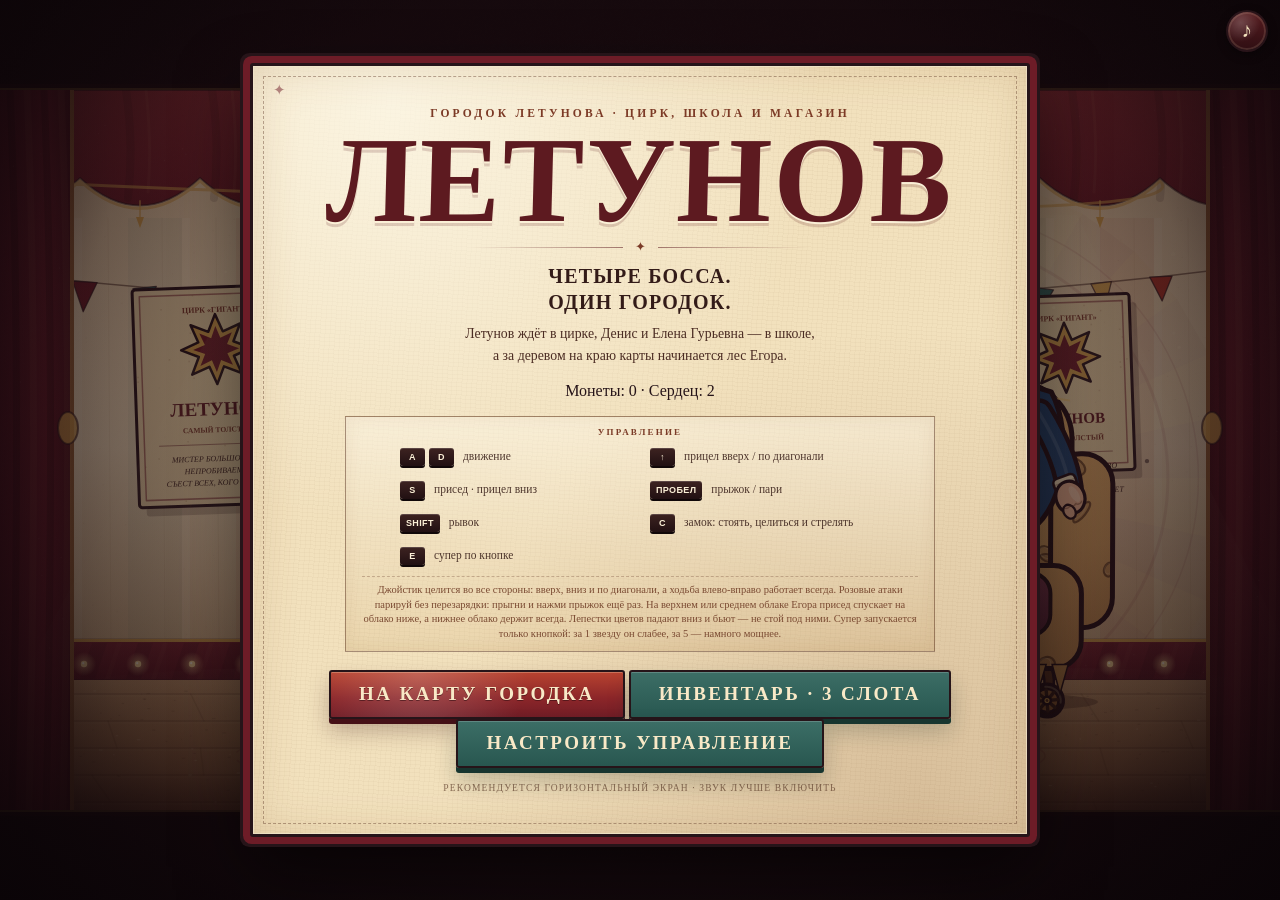
==== Cuphead/index1.html @ 0054844c "Add files via upload" ====
<!DOCTYPE html>
<html lang="ru">
<head>
  <meta charset="UTF-8">
  <meta name="viewport" content="width=device-width, initial-scale=1, maximum-scale=1, user-scalable=no, viewport-fit=cover">
  <meta name="theme-color" content="#140c10">
  <title>Летунов и Денис — цирк и школа</title>
  <meta name="description" content="Мультяшная карта городка, боссы Летунов, Денис, Елена Гурьевна и Егор, магазин баффов и оружия.">
  <meta name="mobile-web-app-capable" content="yes">
  <meta name="apple-mobile-web-app-capable" content="yes">
  <meta name="apple-mobile-web-app-status-bar-style" content="black-translucent">
  <meta name="apple-mobile-web-app-title" content="Летунов">
  <link rel="manifest" href="manifest.webmanifest">
  <link rel="apple-touch-icon" href="icon-192.png">
  <link rel="stylesheet" href="styles.css">
</head>
<body data-scene="menu">
  <div id="stage">
    <canvas id="game" width="1280" height="720" aria-label="Городок Летунова: цирк, школа и магазин"></canvas>

    <div class="top-buttons">
      <button id="mapBackButton" class="round-btn map-back-btn" type="button" aria-label="В меню" title="В меню (Esc)">
        <span class="back-glyph">‹</span>
      </button>
      <button id="pauseButton" class="round-btn" type="button" aria-label="Пауза" title="Пауза (Esc)">
        <span class="pause-glyph">II</span>
      </button>
      <button id="muteButton" class="round-btn" type="button" aria-label="Выключить звук" title="Звук (M)">
        <span class="note-glyph">♪</span>
      </button>
    </div>

    <div id="touchControls" class="touch-controls" aria-hidden="true">
      <div class="touch-group touch-move">
        <div id="joystick" class="joystick" role="group" aria-label="Джойстик: движение, прицел и присед">
          <div class="joystick-base">
            <span class="joystick-dir up">▲</span>
            <span class="joystick-dir down">▼</span>
            <span class="joystick-dir left">◀</span>
            <span class="joystick-dir right">▶</span>
            <div id="joystickKnob" class="joystick-knob"><span>✦</span></div>
          </div>
          <span class="joystick-hint">ХОД · ПРИЦЕЛ · ПРИСЕД</span>
        </div>
      </div>
      <div class="touch-group touch-actions">
        <button class="action-btn dash" type="button" data-action="dash" aria-label="Рывок">
          <span class="action-icon">»</span>
          <span class="action-label">РЫВОК</span>
        </button>
        <button class="action-btn lock" type="button" data-action="lock" aria-label="Замок: стоять, целиться и стрелять">
          <span class="action-icon">🔒</span>
          <span class="action-label">ЗАМОК</span>
        </button>
        <button class="action-btn jump" type="button" data-action="jump" aria-label="Прыжок и парирование">
          <span class="action-icon">↑</span>
          <span class="action-label">ПРЫЖОК / ПАРИ</span>
        </button>
        <button class="action-btn super" type="button" data-action="super" aria-label="Супер-удар">
          <span class="action-icon">★</span>
          <span class="action-label">СУПЕР</span>
        </button>
        <button class="action-btn shoot" type="button" data-action="shoot" aria-label="Огонь">
          <span class="action-icon">✦</span><span class="action-label">ОГОНЬ</span>
        </button>
      </div>
    </div>

    <div id="overlay" class="overlay">
      <section id="menuPanel" class="panel menu-panel">
        <div class="poster-kicker">Городок Летунова · цирк, школа и магазин</div>
        <h1 class="poster-title">ЛЕТУНОВ</h1>
        <div class="poster-rule" aria-hidden="true"><span>✦</span></div>
        <p class="poster-tagline">Четыре босса.<br>Один городок.</p>
        <p class="poster-copy">Летунов ждёт в цирке, Денис и Елена Гурьевна — в школе,<br>а за деревом на краю карты начинается лес Егора.</p>
        <p id="menuProgress" class="menu-progress">Монеты: 0 · Сердец: 2</p>

        <div class="controls-card">
          <div class="controls-title">Управление</div>
          <div class="controls-grid desktop-hints">
            <div><span class="keys"><kbd data-bind="left">A</kbd><kbd data-bind="right">D</kbd></span><span class="ctrl-label">движение</span></div>
            <div><span class="keys"><kbd data-bind="aimUp">↑</kbd></span><span class="ctrl-label">прицел вверх / по диагонали</span></div>
            <div><span class="keys"><kbd data-bind="crouch">S</kbd></span><span class="ctrl-label">присед · прицел вниз</span></div>
            <div><span class="keys"><kbd data-bind="jump">ПРОБЕЛ</kbd></span><span class="ctrl-label">прыжок / пари</span></div>
            <div><span class="keys"><kbd data-bind="dash">SHIFT</kbd></span><span class="ctrl-label">рывок</span></div>
            <div><span class="keys"><kbd data-bind="lock">C</kbd></span><span class="ctrl-label">замок: стоять, целиться и стрелять</span></div>
            <div><span class="keys"><kbd data-bind="super">E</kbd></span><span class="ctrl-label">супер по кнопке</span></div>
          </div>
          <div class="controls-grid touch-hints">
            <div><span class="keys"><kbd>◉</kbd></span><span class="ctrl-label">джойстик: ходьба, прицел вверх/вниз/по диагонали, присед</span></div>
            <div><span class="keys"><kbd>↑</kbd></span><span class="ctrl-label">прыжок и пари</span></div>
            <div><span class="keys"><kbd>»</kbd></span><span class="ctrl-label">рывок</span></div>
            <div><span class="keys"><kbd>🔒</kbd></span><span class="ctrl-label">замок: не двигаться, только целиться и стрелять</span></div>
            <div><span class="keys"><kbd>★</kbd></span><span class="ctrl-label">супер: 1 звезда — слабый, 5 — мощный</span></div>
            <div><span class="keys"><kbd id="touchShootKey">∞</kbd></span><span id="touchShootHint" class="ctrl-label">стрельба — сама</span></div>
          </div>
          <p class="controls-tip">Джойстик целится во все стороны: вверх, вниз и по диагонали, а ходьба влево-вправо работает всегда. Розовые атаки парируй без перезарядки: прыгни и нажми прыжок ещё раз. На верхнем или среднем облаке Егора присед спускает на облако ниже, а нижнее облако держит всегда. Лепестки цветов падают вниз и бьют — не стой под ними. Супер запускается только кнопкой: за 1 звезду он слабее, за 5 — намного мощнее.</p>
        </div>

        <button id="startButton" class="btn btn-primary" type="button">НА КАРТУ ГОРОДКА</button>
        <button id="menuInventoryButton" class="btn btn-secondary" type="button">ИНВЕНТАРЬ · 3 СЛОТА</button>
        <button id="menuSettingsButton" class="btn btn-secondary" type="button">НАСТРОИТЬ УПРАВЛЕНИЕ</button>
        <button id="installButton" class="btn btn-ghost install-button" type="button" hidden>УСТАНОВИТЬ ПРИЛОЖЕНИЕ</button>
        <p class="poster-footnote">Рекомендуется горизонтальный экран · звук лучше включить</p>
      </section>

      <section id="inventoryPanel" class="panel inventory-panel" hidden>
        <div class="poster-kicker">Снаряжение бойца</div>
        <h2 class="panel-title">ИНВЕНТАРЬ</h2>
        <p class="panel-copy">Три слота: оружие, бафф и перк. Всё купленное в магазине экипируется автоматически.</p>
        <div class="inventory-grid">
          <article id="invWeapon" class="inventory-slot" style="--slot-color:#6d63a9">
            <div class="inventory-slot-icon">✦</div>
            <div class="inventory-slot-tag">СЛОТ 1 · ОРУЖИЕ</div>
            <div class="inventory-slot-state">СЛОТ ПУСТ</div>
            <h3 class="inventory-slot-name">НЕТ ОРУЖИЯ</h3>
            <p class="inventory-slot-sub">Купи модификатор в магазине</p>
          </article>
          <article id="invBuff" class="inventory-slot" style="--slot-color:#b64038">
            <div class="inventory-slot-icon">♥</div>
            <div class="inventory-slot-tag">СЛОТ 2 · БАФФ</div>
            <div class="inventory-slot-state">СЛОТ ПУСТ</div>
            <h3 class="inventory-slot-name">НЕТ БАФФА</h3>
            <p class="inventory-slot-sub">Победи Летунова — сердце выпадет</p>
          </article>
          <article id="invPerk" class="inventory-slot" style="--slot-color:#2b7a6e">
            <div class="inventory-slot-icon">☁</div>
            <div class="inventory-slot-tag">СЛОТ 3 · ПЕРК</div>
            <div class="inventory-slot-state">СЛОТ ПУСТ</div>
            <h3 class="inventory-slot-name">НЕТ ПЕРКА</h3>
            <p class="inventory-slot-sub">Купи перк в магазине</p>
          </article>
        </div>
        <button id="closeInventoryButton" class="btn btn-primary" type="button">В МЕНЮ</button>
      </section>

      <section id="pausePanel" class="panel panel-small" hidden>
        <div class="poster-kicker">Антракт</div>
        <h2 class="panel-title">ПАУЗА</h2>
        <p class="panel-copy">Босс терпеливо ждёт. Он умеет ждать.</p>
        <div class="btn-row">
          <button id="resumeButton" class="btn btn-primary" type="button">ПРОДОЛЖИТЬ</button>
          <button id="restartButton" class="btn btn-secondary" type="button">ЗАНОВО</button>
          <button id="quitButton" class="btn btn-ghost" type="button">В МЕНЮ</button>
          <button id="pauseSettingsButton" class="btn btn-secondary" type="button">УПРАВЛЕНИЕ</button>
        </div>
      </section>

      <section id="resultPanel" class="panel panel-small" hidden>
        <div id="resultKicker" class="poster-kicker">Финал представления</div>
        <h2 id="resultTitle" class="panel-title">ПОБЕДА!</h2>
        <p id="resultSub" class="panel-copy">Арена свободна. Публика в восторге.</p>
        <div class="stats">
          <div><span class="stat-label">Время боя</span><span id="resultTime" class="stat-value">00:00</span></div>
          <div><span class="stat-label">Пропущено</span><span id="resultHits" class="stat-value">0</span></div>
        </div>
        <div class="btn-row">
          <button id="retryButton" class="btn btn-primary" type="button">ЕЩЁ РАЗ</button>
          <button id="menuButton" class="btn btn-secondary" type="button">НА КАРТУ</button>
        </div>
      </section>

      <section id="shopPanel" class="panel shop-panel" hidden>
        <div class="poster-kicker">Лавка на углу · товары для бойцов</div>
        <h2 class="panel-title">МАГАЗИН БАФФОВ</h2>
        <p class="panel-copy">Монеты: <strong id="shopCoins">0</strong>. С каждого босса — до 2 монет: по одной за лёгкую и сложную сложность.</p>
        <p id="shopStatus" class="shop-status">Сердец: 2 · Дымовая завеса: нет · Автонаводка: нет · Побед: 0</p>
        <div class="shop-grid">
          <article class="shop-item">
            <div class="shop-icon">☁</div>
            <h3>ДЫМОВАЯ ЗАВЕСА</h3>
            <p>Во время рывка герой исчезает в дыму, появляется в конце рывка и не получает урон, пока его нет.</p>
            <button id="buySmokeButton" class="btn btn-primary" type="button">2 МОНЕТЫ</button>
          </article>
          <article class="shop-item">
            <div class="shop-icon aim-icon">✦</div>
            <h3>АВТОНАВОДКА</h3>
            <p>Снаряды сами летят в босса даже вверх и по диагонали. Урон снижен в 1.3 раза.</p>
            <button id="buyAimButton" class="btn btn-primary" type="button">2 МОНЕТЫ</button>
          </article>
          <article class="shop-item">
            <div class="shop-icon">✹</div>
            <h3>ЩЕЛКУНЧИК</h3>
            <p>Красный снаряд с обычным уроном. Мимо цели — из него вылетает маленькая зелёная самонаводка. С одной картой ставит красную турель.</p>
            <button id="buyNutcrackerButton" class="btn btn-primary" type="button">3 МОНЕТЫ</button>
          </article>
        </div>
        <p id="shopNotice" class="shop-notice" aria-live="polite"></p>
        <button id="closeShopButton" class="btn btn-ghost" type="button">НА КАРТУ</button>
      </section>
    </div>
  </div>

  <script src="game.js"></script>
  <script>
    const isDesktopShell = !!(window.chrome && window.chrome.webview);
    if (!isDesktopShell && "serviceWorker" in navigator && location.protocol.startsWith("http")) {
      window.addEventListener("load", () => navigator.serviceWorker.register("sw.js").catch(() => {}));
    }
  </script>
</body>
</html>
---- Cuphead/styles.css ----
/* ============================================================
   HISVELL — цирковой бой
   Все декорации и персонажи рисуются на canvas, здесь — рамка,
   плакаты, кнопки управления и мобильные контролы.
   ============================================================ */

:root {
  --ink: #261419;
  --ink-soft: #4a2a25;
  --paper: #f2e1bd;
  --paper-deep: #e0c38f;
  --paper-light: #fbf0d7;
  --red: #ad3628;
  --red-deep: #6d1c27;
  --red-dark: #451017;
  --gold: #d3a04a;
  --gold-bright: #f0c877;
  --teal: #2b625c;
  --font-display: 'Rockwell', 'Bookman Old Style', Georgia, 'Times New Roman', serif;
  --font-body: Georgia, 'Times New Roman', serif;
  --safe-top: env(safe-area-inset-top, 0px);
  --safe-right: env(safe-area-inset-right, 0px);
  --safe-bottom: env(safe-area-inset-bottom, 0px);
  --safe-left: env(safe-area-inset-left, 0px);
}

* {
  box-sizing: border-box;
}

html,
body {
  height: 100%;
  margin: 0;
  overflow: hidden;
  background: #0d0709;
  overscroll-behavior: none;
}

body {
  font-family: var(--font-body);
  color: var(--paper);
  -webkit-tap-highlight-color: transparent;
  -webkit-user-select: none;
  user-select: none;
  touch-action: none;
}

#stage {
  position: fixed;
  inset: 0;
  overflow: hidden;
  isolation: isolate;
}

#game {
  display: block;
  width: 100%;
  height: 100%;
  touch-action: none;
}

[hidden] {
  display: none !important;
}

/* ---------- маленькие кнопки в углу ---------- */

.top-buttons {
  position: absolute;
  z-index: 30;
  top: calc(10px + var(--safe-top));
  right: calc(12px + var(--safe-right));
  display: flex;
  gap: 8px;
  pointer-events: none;
}

.round-btn {
  pointer-events: auto;
  position: relative;
  width: 42px;
  height: 42px;
  padding: 0;
  border-radius: 50%;
  border: 2px solid rgba(38, 20, 25, 0.95);
  background:
    radial-gradient(circle at 34% 28%, rgba(255, 255, 255, 0.2), transparent 52%),
    linear-gradient(180deg, rgba(94, 31, 35, 0.9), rgba(51, 16, 21, 0.9));
  color: var(--paper);
  box-shadow:
    inset 0 0 0 2px rgba(244, 227, 189, 0.13),
    0 3px 10px rgba(0, 0, 0, 0.35);
  font-family: var(--font-display);
  font-size: 15px;
  letter-spacing: 0.04em;
  cursor: pointer;
  backdrop-filter: blur(4px);
  transition: transform 0.1s ease, filter 0.1s ease;
}

.round-btn:hover {
  filter: brightness(1.15);
}

.round-btn:active {
  transform: scale(0.92);
}

#pauseButton {
  display: none;
  place-items: center;
}

body[data-scene='fight']:not(.is-paused) #pauseButton {
  display: grid;
}

.pause-glyph {
  display: block;
  font-size: 13px;
  letter-spacing: 0.06em;
  transform: translateX(1px);
}

.note-glyph {
  display: block;
  font-size: 21px;
  line-height: 1;
  transform: translateY(-1px);
}

#muteButton::after {
  content: '';
  position: absolute;
  left: 9px;
  right: 9px;
  top: 50%;
  height: 2px;
  border-radius: 2px;
  background: var(--paper);
  box-shadow: 0 0 0 1px rgba(38, 20, 25, 0.55);
  transform: rotate(-45deg) scaleX(0);
  transform-origin: center;
  transition: transform 0.16s ease;
}

body.is-muted #muteButton {
  opacity: 0.62;
}

body.is-muted #muteButton::after {
  transform: rotate(-45deg) scaleX(1);
}

/* ---------- оверлеи и афиша ---------- */

.overlay {
  position: absolute;
  inset: 0;
  z-index: 20;
  display: flex;
  align-items: center;
  justify-content: center;
  padding:
    calc(14px + var(--safe-top))
    calc(14px + var(--safe-right))
    calc(14px + var(--safe-bottom))
    calc(14px + var(--safe-left));
  background:
    radial-gradient(ellipse at 50% 42%, rgba(34, 15, 19, 0.12) 0%, rgba(26, 11, 15, 0.52) 55%, rgba(10, 4, 7, 0.87) 100%);
  touch-action: pan-y;
  transition: opacity 0.24s ease, visibility 0.24s ease;
}

.overlay.is-hidden {
  opacity: 0;
  visibility: hidden;
  pointer-events: none;
}

.panel {
  position: relative;
  width: min(780px, 95vw);
  max-height: calc(100dvh - 24px);
  overflow: auto;
  overscroll-behavior: contain;
  padding: clamp(20px, 3.2vw, 42px) clamp(20px, 4.6vw, 58px);
  border: 3px solid var(--ink);
  border-radius: 3px;
  color: var(--ink);
  text-align: center;
  background-color: var(--paper);
  background-image:
    radial-gradient(circle at 18% 4%, rgba(255, 252, 240, 0.72), transparent 44%),
    radial-gradient(circle at 86% 96%, rgba(122, 66, 30, 0.22), transparent 48%),
    repeating-linear-gradient(4deg, rgba(98, 60, 24, 0.032) 0 1px, transparent 1px 4px),
    repeating-linear-gradient(94deg, rgba(98, 60, 24, 0.028) 0 1px, transparent 1px 5px);
  box-shadow:
    inset 0 0 46px rgba(134, 82, 32, 0.18),
    inset 0 0 0 1px rgba(255, 248, 226, 0.7),
    0 0 0 7px var(--red-deep),
    0 0 0 10px var(--ink),
    0 30px 70px rgba(0, 0, 0, 0.62);
  scrollbar-width: thin;
  scrollbar-color: rgba(109, 28, 39, 0.55) transparent;
  animation: panel-in 0.32s cubic-bezier(0.2, 0.9, 0.25, 1.12) both;
}

.panel::-webkit-scrollbar {
  width: 7px;
}

.panel::-webkit-scrollbar-thumb {
  background: rgba(109, 28, 39, 0.5);
  border-radius: 8px;
}

.panel::before {
  content: '';
  position: absolute;
  inset: 10px;
  border: 1px dashed rgba(84, 45, 28, 0.38);
  pointer-events: none;
}

.panel::after {
  content: '✦';
  position: absolute;
  top: 15px;
  left: 20px;
  font-size: 15px;
  color: rgba(109, 28, 39, 0.5);
  pointer-events: none;
}

@keyframes panel-in {
  from {
    opacity: 0;
    transform: translateY(14px) scale(0.975) rotate(-0.6deg);
  }
  to {
    opacity: 1;
    transform: translateY(0) scale(1) rotate(0);
  }
}

.panel-small {
  width: min(540px, 93vw);
  padding: clamp(24px, 4vw, 40px) clamp(22px, 4.6vw, 48px);
}

.poster-kicker {
  margin: 0 0 12px;
  font-size: clamp(9px, 0.9vw, 12px);
  font-weight: 700;
  letter-spacing: 0.28em;
  text-transform: uppercase;
  color: #7c3a26;
}

.poster-title {
  margin: 0 0 2px;
  font-family: var(--font-display);
  font-size: clamp(62px, 10.6vw, 122px);
  font-weight: 900;
  line-height: 0.8;
  letter-spacing: 0.015em;
  color: #5d1a20;
  text-shadow:
    0 2px 0 var(--paper-light),
    0 5px 0 rgba(93, 26, 32, 0.18);
  transform: skewX(-1.5deg);
}

.poster-rule {
  display: flex;
  align-items: center;
  gap: 12px;
  width: min(340px, 70%);
  margin: 10px auto 9px;
  color: #7b3b27;
  font-size: 13px;
}

.poster-rule::before,
.poster-rule::after {
  content: '';
  flex: 1;
  height: 1px;
  background: linear-gradient(90deg, transparent, rgba(93, 26, 32, 0.55));
}

.poster-rule::after {
  background: linear-gradient(90deg, rgba(93, 26, 32, 0.55), transparent);
}

.poster-tagline {
  margin: 0 auto 8px;
  max-width: 540px;
  font-family: var(--font-display);
  font-size: clamp(14px, 1.6vw, 20px);
  font-weight: 700;
  line-height: 1.28;
  letter-spacing: 0.06em;
  text-transform: uppercase;
  color: #331b18;
}

.poster-copy,
.panel-copy {
  margin: 0 auto 14px;
  max-width: 540px;
  font-size: clamp(11.5px, 1.08vw, 14px);
  line-height: 1.55;
  color: #4b2c23;
}

.controls-card {
  max-width: 590px;
  margin: 0 auto 18px;
  padding: 10px 16px 9px;
  border: 1px solid rgba(86, 46, 27, 0.5);
  background:
    linear-gradient(180deg, rgba(255, 251, 239, 0.42), rgba(200, 161, 100, 0.18));
  box-shadow: inset 0 0 18px rgba(114, 65, 26, 0.08);
}

.controls-title {
  margin-bottom: 7px;
  font-size: 9px;
  font-weight: 700;
  letter-spacing: 0.24em;
  text-transform: uppercase;
  color: #7b3b27;
}

.controls-grid {
  display: grid;
  grid-template-columns: 1fr 1fr;
  gap: 7px 20px;
  max-width: 480px;
  margin: 0 auto;
  text-align: left;
}

.controls-grid > div {
  display: flex;
  align-items: center;
  gap: 9px;
  min-height: 26px;
  font-size: 11.5px;
  line-height: 1.2;
  color: #3d241d;
}

.keys {
  display: inline-flex;
  gap: 4px;
  flex-shrink: 0;
}

kbd {
  display: inline-block;
  min-width: 25px;
  padding: 4px 6px;
  border-radius: 3px;
  background: linear-gradient(180deg, #3d2321, #211012);
  color: var(--paper-light);
  box-shadow:
    inset 0 1px 0 rgba(255, 255, 255, 0.16),
    0 2px 0 #100708;
  font-family: Verdana, Geneva, sans-serif;
  font-size: 9px;
  font-weight: 700;
  text-align: center;
  letter-spacing: 0.04em;
}

.ctrl-label {
  opacity: 0.9;
}

.controls-tip {
  margin: 7px 0 0;
  padding-top: 6px;
  border-top: 1px dashed rgba(86, 46, 27, 0.28);
  font-size: 10.5px;
  line-height: 1.4;
  color: #7a4a32;
}

.touch-hints {
  display: none;
}

body.is-touch .desktop-hints {
  display: none;
}

body.is-touch .touch-hints {
  display: grid;
}

/* ---------- кнопки ---------- */

.btn {
  position: relative;
  display: inline-flex;
  align-items: center;
  justify-content: center;
  min-height: 48px;
  padding: 12px 28px;
  border: 2px solid var(--ink);
  border-radius: 3px;
  font-family: var(--font-display);
  font-size: clamp(14px, 1.55vw, 19px);
  font-weight: 700;
  line-height: 1.1;
  letter-spacing: 0.13em;
  text-transform: uppercase;
  cursor: pointer;
  transition: transform 0.09s ease, filter 0.09s ease, box-shadow 0.09s ease;
}

.btn-primary {
  color: #f9e9c7;
  background:
    radial-gradient(circle at 30% 0%, rgba(255, 255, 255, 0.18), transparent 52%),
    linear-gradient(180deg, #b84330, #8c2629 58%, #711d26);
  box-shadow:
    inset 0 1px 0 rgba(255, 236, 197, 0.28),
    0 5px 0 var(--red-dark),
    0 12px 22px rgba(49, 13, 18, 0.28);
  text-shadow: 0 1px 0 rgba(45, 12, 16, 0.55);
}

.btn-secondary {
  color: #f9e9c7;
  background:
    linear-gradient(180deg, #3c6e66, #285750);
  box-shadow:
    inset 0 1px 0 rgba(255, 255, 255, 0.18),
    0 5px 0 #17352f,
    0 12px 22px rgba(20, 40, 36, 0.24);
}

.btn-ghost {
  color: #4b2a22;
  background: rgba(255, 249, 233, 0.3);
  box-shadow:
    inset 0 1px 0 rgba(255, 255, 255, 0.55),
    0 4px 0 rgba(96, 58, 38, 0.35);
  font-size: clamp(12px, 1.25vw, 15px);
  padding: 11px 20px;
}

.btn:hover {
  filter: brightness(1.07);
  transform: translateY(-1px);
}

.btn:active {
  transform: translateY(4px);
  box-shadow:
    inset 0 1px 0 rgba(255, 255, 255, 0.12),
    0 1px 0 var(--red-dark);
}

.btn:focus-visible,
.round-btn:focus-visible,
.pad-btn:focus-visible,
.action-btn:focus-visible {
  outline: 3px solid var(--gold-bright);
  outline-offset: 3px;
}

.btn-row {
  display: flex;
  flex-wrap: wrap;
  align-items: center;
  justify-content: center;
  gap: 12px;
  margin-top: 8px;
}

.poster-footnote {
  margin: 15px 0 0;
  font-size: 9.5px;
  letter-spacing: 0.12em;
  text-transform: uppercase;
  color: rgba(87, 52, 34, 0.68);
}

.panel-title {
  margin: 0 0 12px;
  font-family: var(--font-display);
  font-size: clamp(40px, 6vw, 66px);
  font-weight: 900;
  line-height: 0.95;
  letter-spacing: 0.04em;
  color: #5d1a20;
  text-shadow: 0 2px 0 rgba(255, 248, 230, 0.9);
}

.panel-small .panel-copy {
  margin-bottom: 18px;
}

.stats {
  display: flex;
  justify-content: center;
  gap: 12px;
  margin: 4px auto 22px;
  max-width: 380px;
}

.stats > div {
  flex: 1;
  padding: 10px 8px 8px;
  border: 1px solid rgba(84, 45, 28, 0.4);
  background: rgba(255, 249, 233, 0.28);
}

.stat-label {
  display: block;
  margin-bottom: 4px;
  font-size: 8.5px;
  font-weight: 700;
  letter-spacing: 0.18em;
  text-transform: uppercase;
  color: #7b3b27;
}

.stat-value {
  display: block;
  font-family: var(--font-display);
  font-size: 24px;
  font-weight: 900;
  color: #441f22;
  font-variant-numeric: tabular-nums;
}

/* ---------- карта и магазин ---------- */

.map-back-btn {
  position: fixed;
  top: calc(10px + var(--safe-top));
  left: calc(12px + var(--safe-left));
  right: auto;
  display: grid;
  place-items: center;
  z-index: 32;
}

.back-glyph {
  display: block;
  font-family: var(--font-display);
  font-size: 31px;
  line-height: 1;
  transform: translate(-1px, -3px);
}

.shop-panel {
  width: min(900px, 96vw);
  background-color: #efe0bb;
  background-image:
    radial-gradient(circle at 12% 2%, rgba(255, 252, 240, 0.7), transparent 42%),
    radial-gradient(circle at 88% 100%, rgba(76, 120, 103, 0.17), transparent 48%),
    repeating-linear-gradient(0deg, rgba(98, 60, 24, 0.032) 0 1px, transparent 1px 5px),
    repeating-linear-gradient(92deg, rgba(98, 60, 24, 0.024) 0 1px, transparent 1px 4px);
}

.shop-panel::after {
  content: '☁';
  font-size: 21px;
  color: rgba(43, 98, 92, 0.55);
}

.shop-status {
  display: inline-flex;
  align-items: center;
  justify-content: center;
  flex-wrap: wrap;
  gap: 6px;
  margin: 0 auto 14px;
  padding: 6px 14px;
  border: 1px dashed rgba(84, 45, 28, 0.34);
  border-radius: 999px;
  font-size: 10px;
  font-weight: 700;
  letter-spacing: 0.07em;
  color: #5d4032;
  background: rgba(255, 249, 233, 0.38);
}

.shop-grid {
  display: grid;
  grid-template-columns: repeat(2, minmax(0, 1fr));
  gap: 16px;
  margin: 8px 0 10px;
  text-align: left;
}

.shop-item {
  position: relative;
  display: flex;
  flex-direction: column;
  min-height: 246px;
  padding: 17px 18px 18px;
  border: 2px solid rgba(38, 20, 25, 0.92);
  border-radius: 4px;
  background:
    radial-gradient(circle at 82% 9%, rgba(240, 200, 119, 0.26), transparent 34%),
    linear-gradient(165deg, rgba(255, 249, 231, 0.88), rgba(224, 195, 143, 0.66));
  box-shadow:
    inset 0 0 0 1px rgba(255, 249, 231, 0.6),
    0 5px 0 rgba(109, 28, 39, 0.2),
    0 12px 22px rgba(74, 45, 24, 0.16);
  overflow: hidden;
}

.shop-item::before {
  content: '';
  position: absolute;
  inset: 7px;
  border: 1px dashed rgba(84, 45, 28, 0.28);
  pointer-events: none;
}

.shop-item::after {
  content: '✦';
  position: absolute;
  top: 9px;
  right: 13px;
  color: rgba(109, 28, 39, 0.42);
  font-size: 13px;
}

.shop-icon {
  display: grid;
  place-items: center;
  width: 72px;
  height: 72px;
  margin: 2px 0 10px;
  border: 2px solid rgba(38, 20, 25, 0.9);
  border-radius: 50%;
  background:
    radial-gradient(circle at 36% 28%, rgba(255, 255, 255, 0.58), transparent 48%),
    linear-gradient(160deg, #f5d793, #d4a056);
  box-shadow:
    inset 0 0 0 4px rgba(255, 249, 231, 0.35),
    0 4px 0 rgba(92, 46, 28, 0.26);
  color: #7c252b;
  font-size: 38px;
  line-height: 1;
  text-shadow: 0 2px 0 rgba(255, 249, 231, 0.62);
}

.shop-item:nth-child(2) .shop-icon {
  color: #265c55;
  background:
    radial-gradient(circle at 36% 28%, rgba(255, 255, 255, 0.64), transparent 48%),
    linear-gradient(160deg, #bfe0d4, #72a99b);
}

.shop-item h3 {
  position: relative;
  margin: 0 0 8px;
  font-family: var(--font-display);
  font-size: clamp(19px, 2.2vw, 28px);
  font-weight: 900;
  line-height: 1.02;
  letter-spacing: 0.035em;
  color: #511c22;
}

.shop-item p {
  position: relative;
  margin: 0 0 16px;
  font-size: clamp(12px, 1.22vw, 15px);
  line-height: 1.4;
  color: #4e3328;
}

.shop-item .btn {
  position: relative;
  width: 100%;
  min-height: 44px;
  margin-top: auto;
  font-size: clamp(12px, 1.2vw, 15px);
}

.shop-item .btn:disabled {
  cursor: default;
  filter: grayscale(0.75);
  opacity: 0.55;
  transform: none;
  box-shadow: inset 0 1px 0 rgba(255, 255, 255, 0.12);
}

.shop-notice {
  min-height: 22px;
  margin: 8px 0 10px;
  font-size: 12px;
  font-weight: 700;
  line-height: 1.4;
  letter-spacing: 0.03em;
  color: #2b625c;
}

.difficulty-panel {
  width: min(720px, 94vw);
}

.difficulty-grid {
  display: grid;
  grid-template-columns: repeat(2, minmax(0, 1fr));
  gap: clamp(12px, 2.4vw, 22px);
  margin: 24px 0 20px;
}

.difficulty-card {
  position: relative;
  display: flex;
  flex-direction: column;
  align-items: center;
  gap: 8px;
  min-height: 188px;
  padding: 22px 18px 18px;
  border: 3px solid var(--ink);
  border-radius: 4px;
  color: var(--ink);
  background:
    linear-gradient(145deg, rgba(255, 251, 236, 0.78), rgba(224, 204, 166, 0.56)),
    repeating-linear-gradient(4deg, rgba(98, 60, 24, 0.04) 0 1px, transparent 1px 5px);
  box-shadow:
    inset 0 0 0 1px rgba(255, 248, 230, 0.7),
    0 5px 0 rgba(82, 43, 25, 0.35);
  cursor: pointer;
  transition: transform 0.16s ease, box-shadow 0.16s ease, filter 0.16s ease;
}

.difficulty-card::before {
  content: '';
  position: absolute;
  inset: 7px;
  border: 1px dashed rgba(84, 45, 28, 0.34);
  pointer-events: none;
}

.difficulty-card.is-easy {
  background:
    linear-gradient(145deg, rgba(255, 252, 228, 0.88), rgba(199, 222, 193, 0.58)),
    repeating-linear-gradient(4deg, rgba(54, 92, 54, 0.045) 0 1px, transparent 1px 5px);
}

.difficulty-card.is-hard {
  background:
    linear-gradient(145deg, rgba(255, 239, 220, 0.9), rgba(201, 147, 119, 0.58)),
    repeating-linear-gradient(4deg, rgba(109, 34, 38, 0.05) 0 1px, transparent 1px 5px);
}

.difficulty-card:hover,
.difficulty-card:focus-visible {
  transform: translateY(-3px) rotate(-0.3deg);
  filter: brightness(1.04);
  box-shadow:
    inset 0 0 0 1px rgba(255, 248, 230, 0.75),
    0 8px 0 rgba(82, 43, 25, 0.32),
    0 12px 26px rgba(53, 26, 17, 0.28);
}

.difficulty-card:active {
  transform: translateY(1px);
  box-shadow:
    inset 0 0 0 1px rgba(255, 248, 230, 0.7),
    0 3px 0 rgba(82, 43, 25, 0.35);
}

.difficulty-icon {
  display: grid;
  place-items: center;
  width: 54px;
  height: 54px;
  border: 3px solid var(--ink);
  border-radius: 50%;
  color: var(--ink);
  font-size: 29px;
  line-height: 1;
  background: #f2dfb2;
  box-shadow: inset 0 -5px 0 rgba(82, 43, 25, 0.16);
}

.difficulty-card.is-hard .difficulty-icon {
  color: #f7e6c5;
  background: #7a2d2b;
}

.difficulty-name {
  font-family: var(--font-display);
  font-size: clamp(20px, 3.4vw, 28px);
  font-weight: 900;
  letter-spacing: 0.02em;
}

.difficulty-copy {
  max-width: 270px;
  color: rgba(64, 37, 25, 0.82);
  font-family: var(--font-body);
  font-size: clamp(10px, 1.5vw, 12px);
  line-height: 1.45;
}

.difficulty-tag {
  margin-top: auto;
  padding: 3px 9px;
  border: 1px solid rgba(84, 45, 28, 0.42);
  border-radius: 20px;
  color: rgba(80, 42, 27, 0.72);
  font-family: Verdana, sans-serif;
  font-size: 7.5px;
  font-weight: 700;
  letter-spacing: 0.14em;
}

.difficulty-card.is-hard .difficulty-tag {
  color: #7a2d2b;
}

@media (max-width: 560px) {
  .difficulty-grid {
    grid-template-columns: 1fr;
    gap: 10px;
  }

  .difficulty-card {
    min-height: 0;
    padding: 14px 14px 12px;
  }

  .difficulty-icon {
    width: 42px;
    height: 42px;
    font-size: 22px;
  }
}

body[data-scene='menu'] .top-buttons #pauseButton,
body[data-scene='map'] .top-buttons #pauseButton {
  display: none;
}

/* ---------- мобильные кнопки ---------- */

.touch-controls {
  position: absolute;
  inset: 0;
  z-index: 15;
  display: none;
  pointer-events: none;
}

body.is-touch[data-scene='fight']:not(.is-paused) .touch-controls,
body.is-touch[data-scene='map'] .touch-controls,
body.is-touch[data-scene='school'] .touch-controls {
  display: block;
}

body[data-scene='map'] .touch-actions .action-btn:not(.jump),
body[data-scene='school'] .touch-actions .action-btn:not(.jump) {
  display: none;
}

.touch-group {
  position: absolute;
  bottom: calc(16px + var(--safe-bottom));
  display: flex;
  align-items: flex-end;
  gap: clamp(9px, 1.6vw, 16px);
  pointer-events: none;
}

.touch-move {
  left: calc(16px + var(--safe-left));
}

.touch-actions {
  right: calc(16px + var(--safe-right));
}

.pad-btn,
.action-btn {
  pointer-events: auto;
  position: relative;
  display: flex;
  flex-direction: column;
  align-items: center;
  justify-content: center;
  flex: 0 0 auto;
  padding: 0;
  border: 2px solid rgba(31, 15, 19, 0.94);
  border-radius: 50%;
  color: #f6e6c4;
  font-family: var(--font-display);
  text-shadow: 0 1px 0 rgba(35, 11, 15, 0.55);
  background:
    radial-gradient(circle at 34% 26%, rgba(255, 255, 255, 0.2), transparent 54%),
    linear-gradient(180deg, rgba(121, 42, 42, 0.86), rgba(54, 17, 23, 0.9));
  box-shadow:
    inset 0 0 0 2px rgba(244, 227, 189, 0.15),
    inset 0 -5px 10px rgba(28, 8, 12, 0.28),
    0 5px 0 rgba(23, 9, 12, 0.75),
    0 9px 18px rgba(0, 0, 0, 0.34);
  -webkit-user-select: none;
  user-select: none;
  touch-action: none;
  cursor: pointer;
  transition: transform 0.06s ease, filter 0.06s ease, background 0.06s ease;
  backdrop-filter: blur(3px);
}

.pad-btn {
  width: calc(clamp(58px, 10.5vh, 78px) * var(--touch-scale, 1));
  aspect-ratio: 1;
  font-size: calc(clamp(20px, 3.4vh, 28px) * var(--touch-scale, 1));
  opacity: var(--touch-opacity, 0.94);
}

.pad-arrow {
  transform: translateY(-1px);
}

.action-btn {
  width: calc(clamp(60px, 11vh, 82px) * var(--touch-scale, 1));
  aspect-ratio: 1;
  font-size: calc(20px * var(--touch-scale, 1));
  opacity: var(--touch-opacity, 0.94);
}

.action-btn.jump {
  width: calc(clamp(76px, 14vh, 104px) * var(--touch-scale, 1));
  font-size: calc(clamp(28px, 4.6vh, 40px) * var(--touch-scale, 1));
  background:
    radial-gradient(circle at 34% 26%, rgba(255, 255, 255, 0.22), transparent 54%),
    linear-gradient(180deg, rgba(174, 65, 47, 0.92), rgba(104, 29, 32, 0.94));
}

.action-btn.jump .action-label {
  font-size: calc(clamp(5.6px, 0.8vh, 7.2px) * var(--touch-scale, 1));
  letter-spacing: 0.045em;
}

.action-icon {
  display: block;
  line-height: 0.9;
  transform: translateY(-1px);
}

.action-label {
  display: block;
  margin-top: 4px;
  font-family: var(--font-body);
  font-size: calc(clamp(6.5px, 0.92vh, 8.5px) * var(--touch-scale, 1));
  font-weight: 700;
  line-height: 1;
  letter-spacing: 0.1em;
}

.action-btn.dash::after {
  content: '';
  position: absolute;
  inset: -4px;
  border-radius: 50%;
  background: conic-gradient(rgba(240, 200, 119, 0.75) var(--cd, 0deg), rgba(0, 0, 0, 0) 0);
  -webkit-mask: radial-gradient(farthest-side, transparent calc(100% - 4px), #000 calc(100% - 3px));
  mask: radial-gradient(farthest-side, transparent calc(100% - 4px), #000 calc(100% - 3px));
  pointer-events: none;
}

.pad-btn.is-down,
.action-btn.is-down {
  transform: translateY(3px) scale(0.96);
  filter: brightness(1.18);
  box-shadow:
    inset 0 0 0 2px rgba(244, 227, 189, 0.22),
    inset 0 4px 12px rgba(25, 8, 12, 0.35),
    0 2px 0 rgba(23, 9, 12, 0.75);
}

/* ---------- адаптивность ---------- */

@media (max-height: 720px) and (min-width: 780px) {
  .panel {
    padding-top: 24px;
    padding-bottom: 22px;
  }

  .poster-title {
    font-size: clamp(60px, 9.4vw, 98px);
  }

  .poster-copy {
    display: none;
  }

  .controls-card {
    margin-bottom: 14px;
  }

  .poster-footnote {
    margin-top: 10px;
  }
}

@media (max-height: 620px) {
  .panel {
    padding-top: 18px;
    padding-bottom: 18px;
  }

  .poster-kicker {
    margin-bottom: 7px;
  }

  .poster-title {
    font-size: clamp(48px, 8.6vw, 76px);
  }

  .poster-rule {
    margin: 6px auto 5px;
  }

  .poster-tagline {
    font-size: 13px;
    margin-bottom: 5px;
  }

  .poster-copy,
  .poster-footnote {
    display: none;
  }

  .controls-card {
    margin-bottom: 12px;
    padding: 7px 14px;
  }

  .controls-tip {
    display: none;
  }

  .controls-grid > div {
    min-height: 22px;
  }

  kbd {
    padding: 3px 5px;
  }

  .btn {
    min-height: 42px;
    padding: 9px 24px;
  }

  .poster-rule {
    display: none;
  }
}

@media (max-width: 560px) {
  .overlay {
    padding-left: calc(10px + var(--safe-left));
    padding-right: calc(10px + var(--safe-right));
  }

  .panel {
    width: 96vw;
    max-height: calc(100dvh - 16px);
    padding: 20px 18px;
    box-shadow:
      0 0 0 5px var(--red-deep),
      0 0 0 7px var(--ink),
      0 20px 48px rgba(0, 0, 0, 0.6);
  }

  .panel::before {
    inset: 7px;
  }

  .panel::after {
    top: 10px;
    left: 13px;
  }

  .controls-grid {
    grid-template-columns: 1fr;
    gap: 5px;
  }

  .stats {
    margin-bottom: 16px;
  }

  .btn-row {
    gap: 9px;
  }

  .top-buttons {
    top: calc(8px + var(--safe-top));
    right: calc(8px + var(--safe-right));
  }

  .round-btn {
    width: 38px;
    height: 38px;
  }

  .touch-move {
    left: calc(10px + var(--safe-left));
  }

  .touch-actions {
    right: calc(10px + var(--safe-right));
  }

  .touch-group {
    bottom: calc(12px + var(--safe-bottom));
  }
}

@media (orientation: landscape) and (max-height: 500px) {
  .panel {
    max-height: calc(100dvh - 12px);
  }

  .menu-panel {
    padding: 14px 26px;
  }

  .poster-kicker {
    font-size: 8px;
    margin-bottom: 4px;
  }

  .poster-title {
    font-size: clamp(40px, 9vh, 62px);
  }

  .poster-tagline {
    font-size: 11px;
    margin-bottom: 2px;
  }

  .poster-rule,
  .poster-copy,
  .poster-footnote {
    display: none;
  }

  .controls-card {
    margin: 7px auto 9px;
    padding: 6px 12px;
  }

  .controls-title {
    display: none;
  }

  .controls-grid {
    max-width: 560px;
  }

  .controls-tip {
    display: none;
  }

  .btn {
    min-height: 40px;
    padding: 8px 22px;
  }
}

@media (prefers-reduced-motion: reduce) {
  .panel {
    animation: none;
  }

  * {
    transition-duration: 0.01ms !important;
  }
}

/* ---------- редактор управления ---------- */
#settingsButton { display: grid; place-items: center; font-size: 19px; }
.settings-panel { width: min(720px, 96vw); }
.key-bindings { display: grid; grid-template-columns: repeat(2, minmax(0, 1fr)); gap: 8px 14px; margin: 18px 0; text-align: left; }
.key-binding-row { display: flex; align-items: center; justify-content: space-between; gap: 8px; padding: 8px 10px; border: 1px solid rgba(74,42,37,.2); border-radius: 8px; background: rgba(255,255,255,.22); font-size: 13px; }
.key-bind-button { min-width: 76px; padding: 8px 10px; border: 2px solid #6d1c27; border-radius: 7px; background: #451017; color: #f6e6c4; font-weight: 900; cursor: pointer; }
.key-bind-button.is-capturing { background: #b45a2d; animation: pulse-bind .7s infinite alternate; }
@keyframes pulse-bind { to { filter: brightness(1.5); } }
.settings-options { display: grid; grid-template-columns: repeat(2, minmax(0,1fr)); gap: 12px; margin: 16px 0; text-align: left; font-size: 13px; }
.settings-options label { display: grid; gap: 7px; }
.settings-options .auto-fire-option { grid-column: 1 / -1; display: flex; align-items: center; gap: 9px; min-height: 38px; padding: 7px 11px; border: 1px solid rgba(74,42,37,.2); border-radius: 7px; background: rgba(255,255,255,.22); cursor: pointer; }
.settings-options .auto-fire-option span { font-weight: 700; }
.settings-options input[type="range"] { width: 100%; accent-color: #8b2e32; }
.settings-options input[type="checkbox"] { width: 17px; height: 17px; margin: 0; accent-color: #8b2e32; }
.is-editing-touch .touch-controls { display: block !important; z-index: 50; }
.is-editing-touch .touch-controls button { outline: 3px dashed #ffd36e; cursor: grab; opacity: 1; }
body.is-editing-touch.auto-fire .action-btn.shoot { display: flex; }
.is-editing-touch #overlay { pointer-events: none; }
.is-editing-touch #settingsPanel { pointer-events: auto; }
.is-editing-touch #touchEditHint { display: block; }
.action-btn.crouch { background: linear-gradient(180deg, rgba(48,101,94,.94), rgba(20,48,47,.96)); }
.action-btn.super { background: linear-gradient(180deg, rgba(181,127,43,.96), rgba(91,48,20,.96)); }
.action-btn.lock { background: linear-gradient(180deg, rgba(58,91,124,.96), rgba(22,38,58,.97)); }
.action-btn.lock.is-down {
  background: linear-gradient(180deg, rgba(120,190,235,.98), rgba(38,78,112,.98));
  box-shadow: inset 0 0 0 2px rgba(210,242,255,.6), 0 0 22px rgba(120,210,255,.75), 0 3px 0 rgba(12,25,40,.8);
}
.action-btn.super.is-ready { box-shadow: inset 0 0 0 2px rgba(255,244,204,.45), 0 0 0 3px rgba(255,211,110,.55), 0 0 24px rgba(255,193,74,.8), 0 5px 0 rgba(23,9,12,.75); animation: card-ready .8s ease-in-out infinite alternate; }
@keyframes card-ready { from { filter: brightness(1); } to { filter: brightness(1.28); } }
.action-btn.shoot { background: linear-gradient(180deg, rgba(86,79,139,.94), rgba(35,29,67,.96)); }
body.auto-fire .action-btn.shoot { display: none; }
.settings-buttons { flex-wrap: wrap; }
@media (max-width: 720px) {
  .shop-grid { grid-template-columns: 1fr; }
  .shop-item { min-height: 0; }
  .shop-icon { width: 58px; height: 58px; font-size: 30px; }
  .shop-panel { padding-left: 20px; padding-right: 20px; }
}

@media (max-width: 650px) {
  .key-bindings { grid-template-columns: 1fr; }
  .settings-options { grid-template-columns: 1fr; }
  .settings-panel { padding: 20px 18px; }
  .touch-actions { gap: 6px; right: calc(7px + var(--safe-right)); }
  .touch-move { left: calc(7px + var(--safe-left)); }
  .action-btn { width: calc(clamp(48px, 9vh, 66px) * var(--touch-scale, 1)); }
  .action-btn.jump { width: calc(clamp(58px, 10vh, 76px) * var(--touch-scale, 1)); }
}
.touch-edit-done { position: fixed; z-index: 80; top: calc(12px + var(--safe-top)); left: 50%; transform: translateX(-50%); min-width: 120px; box-shadow: 0 4px 18px rgba(0,0,0,.45); }

/* ---------- аналоговый джойстик ---------- */
.joystick {
  pointer-events: auto;
  display: flex;
  flex-direction: column;
  align-items: center;
  gap: 5px;
  touch-action: none;
  user-select: none;
  -webkit-user-select: none;
}

.joystick-base {
  position: relative;
  width: calc(clamp(104px, 19vh, 140px) * var(--touch-scale, 1));
  aspect-ratio: 1;
  border-radius: 50%;
  border: 2px solid rgba(31, 15, 19, 0.94);
  background:
    radial-gradient(circle at 36% 28%, rgba(255, 255, 255, 0.17), transparent 52%),
    radial-gradient(circle at 50% 50%, rgba(64, 25, 32, 0.92) 0 42%, rgba(34, 14, 19, 0.9) 74%);
  box-shadow:
    inset 0 0 0 2px rgba(244, 227, 189, 0.12),
    inset 0 -7px 16px rgba(20, 6, 10, 0.45),
    0 5px 0 rgba(23, 9, 12, 0.72),
    0 10px 20px rgba(0, 0, 0, 0.35);
  opacity: var(--touch-opacity, 0.94);
}

.joystick-base::after {
  content: '';
  position: absolute;
  inset: 24%;
  border-radius: 50%;
  border: 1px dashed rgba(244, 227, 189, 0.2);
  pointer-events: none;
}

.joystick.is-active .joystick-base {
  box-shadow:
    inset 0 0 0 2px rgba(255, 211, 110, 0.35),
    inset 0 -7px 16px rgba(20, 6, 10, 0.45),
    0 0 0 3px rgba(255, 211, 110, 0.18),
    0 5px 0 rgba(23, 9, 12, 0.72),
    0 10px 22px rgba(0, 0, 0, 0.4);
}

.joystick-dir {
  position: absolute;
  color: rgba(244, 227, 189, 0.4);
  font-family: var(--font-display);
  font-size: calc(9px * var(--touch-scale, 1));
  line-height: 1;
  pointer-events: none;
}

.joystick-dir.up { top: 6%; left: 50%; transform: translateX(-50%); }
.joystick-dir.down { bottom: 6%; left: 50%; transform: translateX(-50%); }
.joystick-dir.left { left: 7%; top: 50%; transform: translateY(-50%); }
.joystick-dir.right { right: 7%; top: 50%; transform: translateY(-50%); }

.joystick-knob {
  position: absolute;
  left: 30%;
  top: 30%;
  width: 40%;
  height: 40%;
  display: grid;
  place-items: center;
  border-radius: 50%;
  border: 2px solid rgba(31, 15, 19, 0.92);
  background:
    radial-gradient(circle at 36% 28%, rgba(255, 255, 255, 0.34), transparent 55%),
    linear-gradient(180deg, rgba(190, 84, 58, 0.98), rgba(112, 35, 40, 0.98));
  box-shadow:
    inset 0 0 0 2px rgba(244, 227, 189, 0.22),
    0 3px 0 rgba(23, 9, 12, 0.7),
    0 5px 10px rgba(0, 0, 0, 0.32);
  color: #ffe8ad;
  font-size: calc(12px * var(--touch-scale, 1));
  pointer-events: none;
  will-change: transform;
}

.joystick-hint {
  font-family: var(--font-body);
  font-size: calc(6.5px * var(--touch-scale, 1));
  font-weight: 700;
  letter-spacing: 0.08em;
  color: rgba(244, 227, 189, 0.68);
  text-shadow: 0 1px 2px rgba(10, 4, 6, 0.8);
  white-space: nowrap;
}

/* ---------- инвентарь ---------- */
.inventory-panel {
  width: min(920px, 96vw);
}

.inventory-grid {
  display: grid;
  grid-template-columns: repeat(3, minmax(0, 1fr));
  gap: 14px;
  margin: 20px 0 22px;
  text-align: left;
}

.inventory-slot {
  position: relative;
  min-height: 212px;
  padding: 16px 15px 15px;
  border: 2px solid rgba(74, 42, 37, 0.28);
  border-radius: 12px;
  background:
    linear-gradient(180deg, rgba(255, 252, 236, 0.5), rgba(233, 213, 169, 0.28)),
    rgba(255, 255, 255, 0.2);
  box-shadow: inset 0 0 0 2px rgba(255, 255, 255, 0.18);
  overflow: hidden;
  transition: transform 0.16s ease, box-shadow 0.16s ease;
}

.inventory-slot::before {
  content: '';
  position: absolute;
  inset: 0 0 auto;
  height: 6px;
  background: var(--slot-color, #6d63a9);
  opacity: 0.7;
}

.inventory-slot.is-owned {
  border-color: var(--slot-color, #6d63a9);
  box-shadow:
    inset 0 0 0 2px rgba(255, 255, 255, 0.22),
    0 8px 22px color-mix(in srgb, var(--slot-color, #6d63a9) 35%, transparent);
}

.inventory-slot-icon {
  display: grid;
  place-items: center;
  width: 62px;
  height: 62px;
  margin-bottom: 12px;
  border: 2px solid rgba(31, 15, 19, 0.82);
  border-radius: 50%;
  background:
    radial-gradient(circle at 36% 28%, rgba(255, 255, 255, 0.32), transparent 54%),
    var(--slot-color, #6d63a9);
  color: #fff6d8;
  font-family: var(--font-display);
  font-size: 28px;
  box-shadow: 0 4px 0 rgba(31, 15, 19, 0.32);
}

.inventory-slot:not(.is-owned) .inventory-slot-icon {
  filter: grayscale(0.75) brightness(0.82);
}

.inventory-slot-tag {
  font-family: var(--font-body);
  font-size: 8.5px;
  font-weight: 800;
  letter-spacing: 0.14em;
  color: rgba(58, 30, 25, 0.58);
}

.inventory-slot-state {
  display: inline-block;
  margin: 7px 0 9px;
  padding: 3px 8px;
  border-radius: 999px;
  background: rgba(58, 30, 25, 0.1);
  font-family: var(--font-body);
  font-size: 7.5px;
  font-weight: 800;
  letter-spacing: 0.1em;
  color: rgba(58, 30, 25, 0.66);
}

.inventory-slot.is-owned .inventory-slot-state {
  background: var(--slot-color, #6d63a9);
  color: #fff6d8;
}

.inventory-slot-name {
  margin: 0 0 6px;
  font-family: var(--font-display);
  font-size: clamp(17px, 2.2vw, 23px);
  line-height: 1.05;
  color: #3a1a18;
}

.inventory-slot-sub {
  margin: 0;
  font-family: var(--font-body);
  font-size: 11.5px;
  line-height: 1.4;
  color: rgba(58, 30, 25, 0.74);
}

.aim-icon {
  background:
    radial-gradient(circle at 36% 28%, rgba(255, 255, 255, 0.34), transparent 54%),
    linear-gradient(180deg, #8477c9, #4b417f) !important;
}

@media (max-width: 760px) {
  .inventory-grid { grid-template-columns: 1fr; gap: 10px; }
  .inventory-slot { min-height: 0; display: grid; grid-template-columns: 54px minmax(0, 1fr); grid-template-rows: auto auto auto auto; column-gap: 12px; padding: 12px 13px; }
  .inventory-slot-icon { grid-row: 1 / 5; width: 54px; height: 54px; font-size: 24px; margin: 0; }
  .inventory-slot-tag { font-size: 8px; }
  .inventory-slot-state { justify-self: start; margin: 5px 0 6px; }
  .inventory-slot-name { font-size: 18px; }
  .inventory-slot-sub { font-size: 11px; }
}

@media (max-width: 650px) {
  .joystick-base { width: calc(clamp(92px, 17vh, 116px) * var(--touch-scale, 1)); }
}
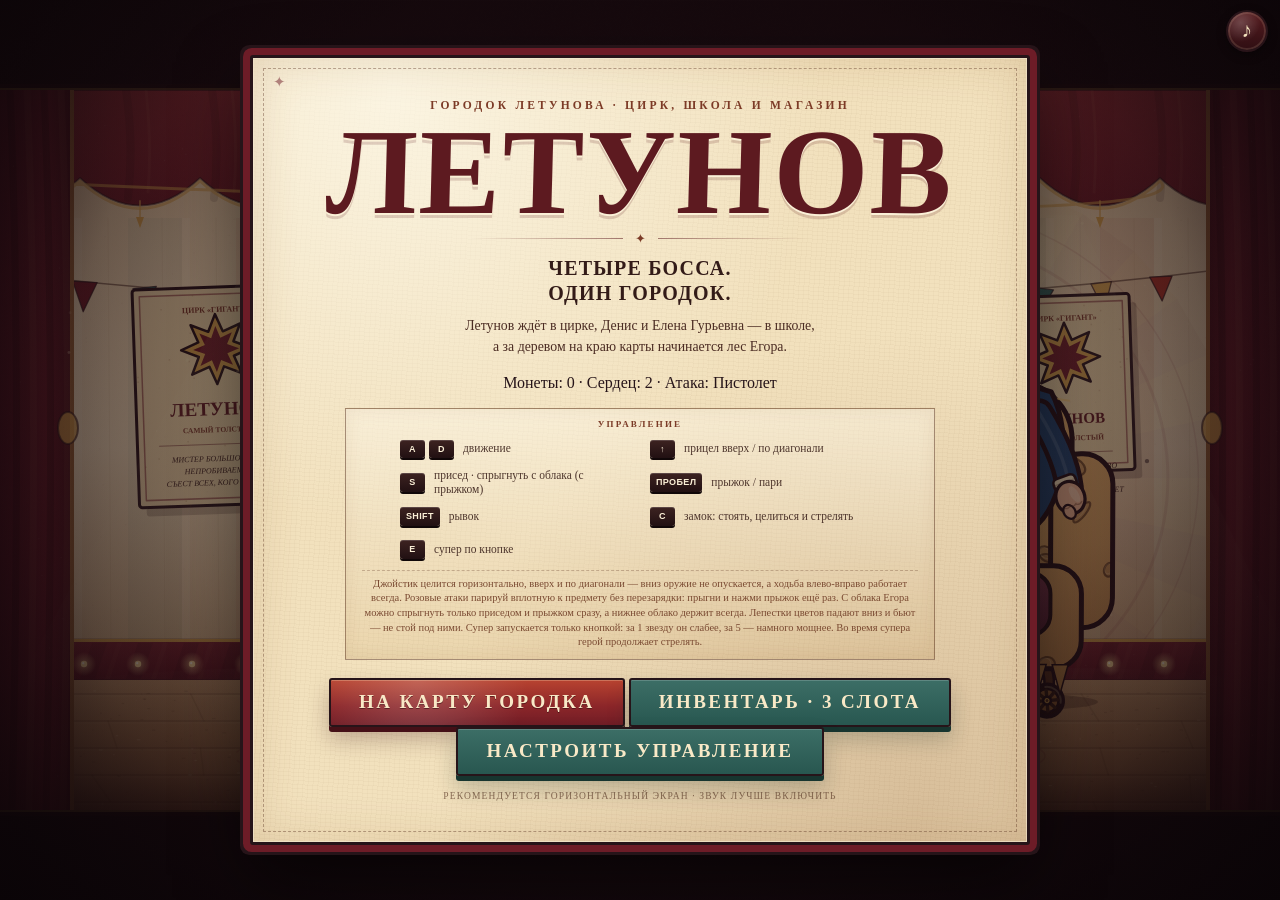
==== commit 30e9775a: "Add files via upload" ====
--- a/Cuphead/index1.html
+++ b/Cuphead/index1.html
@@ -80,21 +80,21 @@
           <div class="controls-grid desktop-hints">
             <div><span class="keys"><kbd data-bind="left">A</kbd><kbd data-bind="right">D</kbd></span><span class="ctrl-label">движение</span></div>
             <div><span class="keys"><kbd data-bind="aimUp">↑</kbd></span><span class="ctrl-label">прицел вверх / по диагонали</span></div>
-            <div><span class="keys"><kbd data-bind="crouch">S</kbd></span><span class="ctrl-label">присед · прицел вниз</span></div>
+            <div><span class="keys"><kbd data-bind="crouch">S</kbd></span><span class="ctrl-label">присед · спрыгнуть с облака (с прыжком)</span></div>
             <div><span class="keys"><kbd data-bind="jump">ПРОБЕЛ</kbd></span><span class="ctrl-label">прыжок / пари</span></div>
             <div><span class="keys"><kbd data-bind="dash">SHIFT</kbd></span><span class="ctrl-label">рывок</span></div>
             <div><span class="keys"><kbd data-bind="lock">C</kbd></span><span class="ctrl-label">замок: стоять, целиться и стрелять</span></div>
             <div><span class="keys"><kbd data-bind="super">E</kbd></span><span class="ctrl-label">супер по кнопке</span></div>
           </div>
           <div class="controls-grid touch-hints">
-            <div><span class="keys"><kbd>◉</kbd></span><span class="ctrl-label">джойстик: ходьба, прицел вверх/вниз/по диагонали, присед</span></div>
+            <div><span class="keys"><kbd>◉</kbd></span><span class="ctrl-label">джойстик: ходьба, прицел вверх и по диагонали, присед</span></div>
             <div><span class="keys"><kbd>↑</kbd></span><span class="ctrl-label">прыжок и пари</span></div>
             <div><span class="keys"><kbd>»</kbd></span><span class="ctrl-label">рывок</span></div>
             <div><span class="keys"><kbd>🔒</kbd></span><span class="ctrl-label">замок: не двигаться, только целиться и стрелять</span></div>
             <div><span class="keys"><kbd>★</kbd></span><span class="ctrl-label">супер: 1 звезда — слабый, 5 — мощный</span></div>
             <div><span class="keys"><kbd id="touchShootKey">∞</kbd></span><span id="touchShootHint" class="ctrl-label">стрельба — сама</span></div>
           </div>
-          <p class="controls-tip">Джойстик целится во все стороны: вверх, вниз и по диагонали, а ходьба влево-вправо работает всегда. Розовые атаки парируй без перезарядки: прыгни и нажми прыжок ещё раз. На верхнем или среднем облаке Егора присед спускает на облако ниже, а нижнее облако держит всегда. Лепестки цветов падают вниз и бьют — не стой под ними. Супер запускается только кнопкой: за 1 звезду он слабее, за 5 — намного мощнее.</p>
+          <p class="controls-tip">Джойстик целится горизонтально, вверх и по диагонали — вниз оружие не опускается, а ходьба влево-вправо работает всегда. Розовые атаки парируй вплотную к предмету без перезарядки: прыгни и нажми прыжок ещё раз. С облака Егора можно спрыгнуть только приседом и прыжком сразу, а нижнее облако держит всегда. Лепестки цветов падают вниз и бьют — не стой под ними. Супер запускается только кнопкой: за 1 звезду он слабее, за 5 — намного мощнее. Во время супера герой продолжает стрелять.</p>
         </div>
 
         <button id="startButton" class="btn btn-primary" type="button">НА КАРТУ ГОРОДКА</button>
@@ -107,11 +107,11 @@
       <section id="inventoryPanel" class="panel inventory-panel" hidden>
         <div class="poster-kicker">Снаряжение бойца</div>
         <h2 class="panel-title">ИНВЕНТАРЬ</h2>
-        <p class="panel-copy">Три слота: оружие, бафф и перк. Всё купленное в магазине экипируется автоматически.</p>
+        <p class="panel-copy">Купленные предметы попадают в инвентарь. Нажми на слот атаки или перка, чтобы экипировать или снять его. Автонаводка — тоже модификатор атаки.</p>
         <div class="inventory-grid">
           <article id="invWeapon" class="inventory-slot" style="--slot-color:#6d63a9">
             <div class="inventory-slot-icon">✦</div>
-            <div class="inventory-slot-tag">СЛОТ 1 · ОРУЖИЕ</div>
+            <div class="inventory-slot-tag">СЛОТ 1 · АТАКА</div>
             <div class="inventory-slot-state">СЛОТ ПУСТ</div>
             <h3 class="inventory-slot-name">НЕТ ОРУЖИЯ</h3>
             <p class="inventory-slot-sub">Купи модификатор в магазине</p>
@@ -169,24 +169,27 @@
           <article class="shop-item">
             <div class="shop-icon">☁</div>
             <h3>ДЫМОВАЯ ЗАВЕСА</h3>
-            <p>Во время рывка герой исчезает в дыму, появляется в конце рывка и не получает урон, пока его нет.</p>
+            <p>Во время рывка герой исчезает в дыму, появляется в конце рывка и не получает урон, пока его нет. После покупки экипируй перк в инвентаре.</p>
             <button id="buySmokeButton" class="btn btn-primary" type="button">2 МОНЕТЫ</button>
           </article>
           <article class="shop-item">
             <div class="shop-icon aim-icon">✦</div>
             <h3>АВТОНАВОДКА</h3>
-            <p>Снаряды сами летят в босса даже вверх и по диагонали. Урон снижен в 1.3 раза.</p>
+            <p>Модификатор атаки: снаряды сами летят в босса даже вверх и по диагонали, но урон снижен в 1.3 раза. После покупки экипируй в слоте атаки.</p>
             <button id="buyAimButton" class="btn btn-primary" type="button">2 МОНЕТЫ</button>
           </article>
           <article class="shop-item">
             <div class="shop-icon">✹</div>
             <h3>ЩЕЛКУНЧИК</h3>
-            <p>Красный снаряд с обычным уроном. Мимо цели — из него вылетает маленькая зелёная самонаводка. С одной картой ставит красную турель.</p>
+            <p>Модификатор атаки: красный снаряд летит прямо, через пару метров становится полунаводящимся. С одной картой ставит красную турель. После покупки экипируй в слоте атаки.</p>
             <button id="buyNutcrackerButton" class="btn btn-primary" type="button">3 МОНЕТЫ</button>
           </article>
         </div>
         <p id="shopNotice" class="shop-notice" aria-live="polite"></p>
-        <button id="closeShopButton" class="btn btn-ghost" type="button">НА КАРТУ</button>
+        <div class="btn-row">
+          <button id="openShopInventoryButton" class="btn btn-secondary" type="button">ИНВЕНТАРЬ · ЭКИПИРОВАТЬ</button>
+          <button id="closeShopButton" class="btn btn-ghost" type="button">НА КАРТУ</button>
+        </div>
       </section>
     </div>
   </div>
--- a/Cuphead/styles.css
+++ b/Cuphead/styles.css
@@ -1362,6 +1362,19 @@
   transition: transform 0.16s ease, box-shadow 0.16s ease;
 }
 
+#invWeapon,
+#invPerk {
+  cursor: pointer;
+}
+
+#invWeapon:hover,
+#invPerk:hover {
+  transform: translateY(-2px);
+  box-shadow:
+    inset 0 0 0 2px rgba(255, 255, 255, 0.22),
+    0 8px 22px rgba(60, 30, 34, 0.18);
+}
+
 .inventory-slot::before {
   content: '';
   position: absolute;
